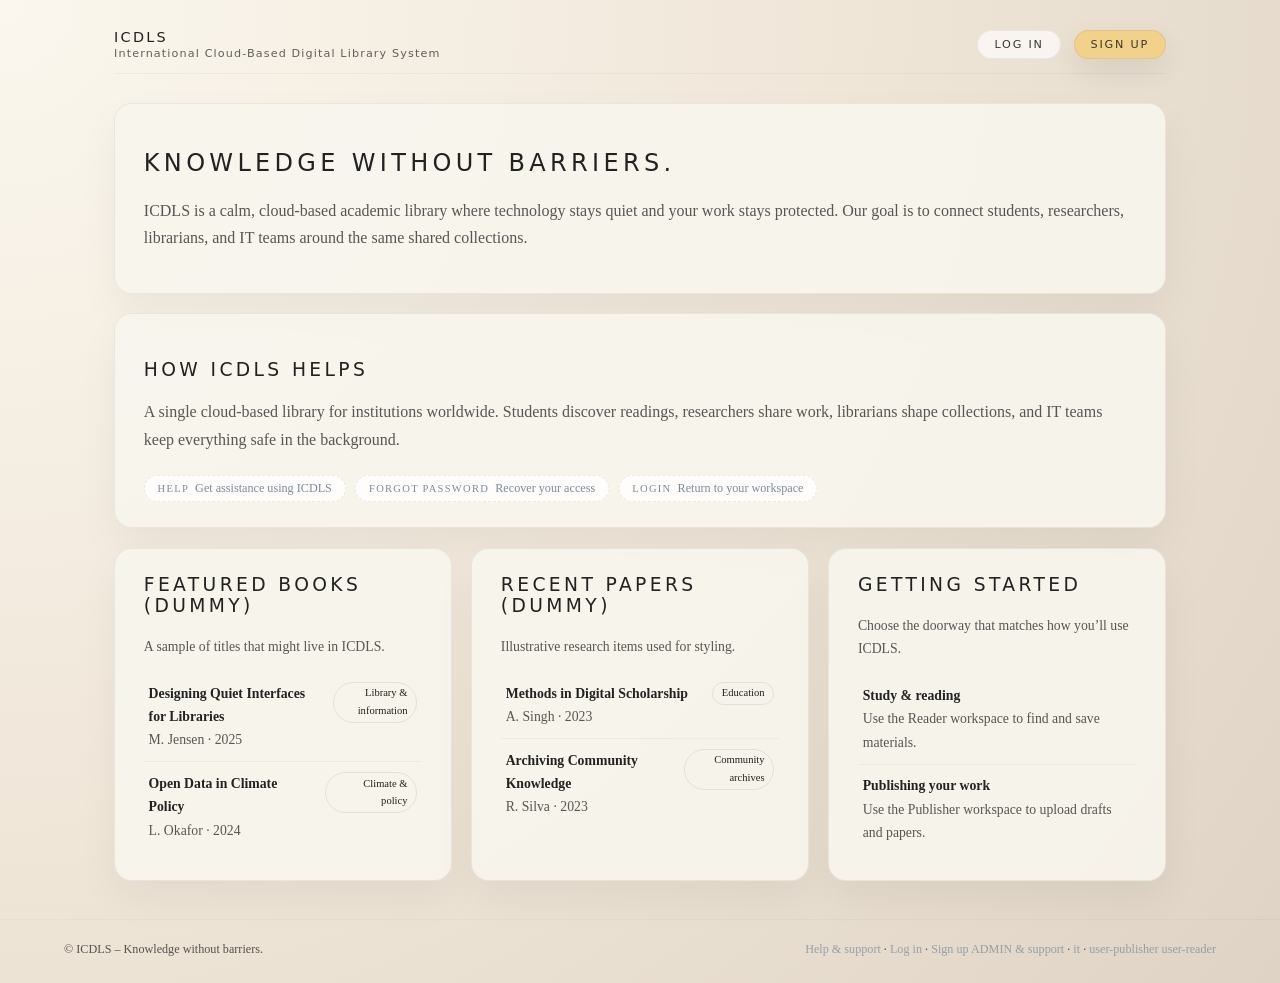
==== index.html @ b5ff1960 "add" ====
<!DOCTYPE html>
<html lang="en">
<head>
  <meta charset="UTF-8" />
  <meta name="viewport" content="width=device-width, initial-scale=1.0" />
  <title>ICDLS – Role Workspaces</title>
  <link rel="stylesheet" href="styles.css">
</head>
<body>
  <div class="app-shell">
    <header class="top-bar">
      <div class="app-logo">
        <span>ICDLS</span>
        <span>International Cloud-Based Digital Library System</span>
      </div>
      <div class="auth-actions">
        <a href="login.html" class="btn btn-ghost btn-small">Log in</a>
        <a href="signup.html" class="btn btn-primary btn-small">Sign up</a>
      </div>
    </header>

    <main class="stack">
      <section class="card">
        <h1>Knowledge without barriers.</h1>
        <p class="muted">
          ICDLS is a calm, cloud-based academic library where technology stays quiet and your work stays protected.
          Our goal is to connect students, researchers, librarians, and IT teams around the same shared collections.
        </p>
      </section>

      <section class="card">
        <h3>How ICDLS helps</h3>
        <p class="muted">
          A single cloud-based library for institutions worldwide. Students discover readings, researchers share work,
          librarians shape collections, and IT teams keep everything safe in the background.
        </p>
        <div class="shortcut-bar">
          <a class="shortcut-link" href="help.html">
            <span>Help</span>&nbsp; Get assistance using ICDLS
          </a>
          <a class="shortcut-link" href="forgot-password.html">
            <span>Forgot password</span>&nbsp; Recover your access
          </a>
          <a class="shortcut-link" href="login.html">
            <span>Login</span>&nbsp; Return to your workspace
          </a>
        </div>
      </section>

      <section class="landing-grid">
        <div class="card landing-role-card">
          <h3>Featured books (dummy)</h3>
          <p class="muted">A sample of titles that might live in ICDLS.</p>
          <ul class="list">
            <li class="list-item">
              <div class="list-item-main">
                <strong>Designing Quiet Interfaces for Libraries</strong><br>
                <span class="muted">M. Jensen · 2025</span>
              </div>
              <div class="list-item-meta">
                <span class="pill">Library &amp; information</span>
              </div>
            </li>
            <li class="list-item">
              <div class="list-item-main">
                <strong>Open Data in Climate Policy</strong><br>
                <span class="muted">L. Okafor · 2024</span>
              </div>
              <div class="list-item-meta">
                <span class="pill">Climate &amp; policy</span>
              </div>
            </li>
          </ul>
        </div>
        <div class="card landing-role-card">
          <h3>Recent papers (dummy)</h3>
          <p class="muted">Illustrative research items used for styling.</p>
          <ul class="list">
            <li class="list-item">
              <div class="list-item-main">
                <strong>Methods in Digital Scholarship</strong><br>
                <span class="muted">A. Singh · 2023</span>
              </div>
              <div class="list-item-meta">
                <span class="pill">Education</span>
              </div>
            </li>
            <li class="list-item">
              <div class="list-item-main">
                <strong>Archiving Community Knowledge</strong><br>
                <span class="muted">R. Silva · 2023</span>
              </div>
              <div class="list-item-meta">
                <span class="pill">Community archives</span>
              </div>
            </li>
          </ul>
        </div>
        <div class="card landing-role-card">
          <h3>Getting started</h3>
          <p class="muted">Choose the doorway that matches how you’ll use ICDLS.</p>
          <ul class="list">
            <li class="list-item">
              <div class="list-item-main">
                <strong>Study &amp; reading</strong><br>
                <span class="muted">Use the Reader workspace to find and save materials.</span>
              </div>
            </li>
            <li class="list-item">
              <div class="list-item-main">
                <strong>Publishing your work</strong><br>
                <span class="muted">Use the Publisher workspace to upload drafts and papers.</span>
              </div>
            </li>
          </ul>
        </div>
      </section>
    </main>
  </div>

  <footer class="footer">
    <span>© ICDLS – Knowledge without barriers.</span>
    <span>
      <a href="help.html">Help &amp; support</a> ·
      <a href="login.html">Log in</a> ·
      <a href="signup.html">Sign up</a>
      <a href="admin.html">ADMIN &amp; support</a> ·
      <a href="it.html">it</a> ·
      <a href="user-publisher.html">user-publisher </a>
        <a href="user-reader.html">user-reader </a>
    </span>
  </footer>
</body>
</html>
---- styles.css ----
:root {
  --bg-paper: #f8f5ee;
  --bg-warm: #e4e0d6;
  --bg-stone: #d1cbc0;
  --text-main: #222222;
  --text-soft: #3a3732;
  --accent-amber: #f2d189;
  --accent-bluegray: #7d8b9c;
  --accent-teal: #7aa7a0;
  --accent-rose: #c9a0a0;
  --border-soft: rgba(0, 0, 0, 0.06);
  --card-bg: rgba(248, 245, 238, 0.9);
}

*,
*::before,
*::after {
  box-sizing: border-box;
}

html,
body {
  margin: 0;
  padding: 0;
  background: var(--bg-paper);
  color: var(--text-main);
  font-family: "Libre Baskerville", Georgia, "Times New Roman", serif;
}

body {
  min-height: 100vh;
  display: flex;
  flex-direction: column;
  background: radial-gradient(circle at top left, #fbf7ee, #efe5d7 55%, #ded3c4 100%);
}

h1,
h2,
h3,
.app-logo,
.top-nav a,
.role-nav a,
.btn {
  font-family: system-ui, -apple-system, BlinkMacSystemFont, "Segoe UI", sans-serif;
  font-weight: 300;
  letter-spacing: 0.16em;
  text-transform: uppercase;
}

h1,
h2,
h3 {
  letter-spacing: 0.18em;
}

p,
li {
  line-height: 1.7;
}

a {
  color: var(--accent-bluegray);
  text-decoration: none;
}

a:hover {
  text-decoration: underline;
}

.app-shell {
  max-width: 1180px;
  margin: 0 auto;
  width: 100%;
  padding: 1.8rem 5vw 2.4rem;
  flex: 1 0 auto;
  position: relative;
  z-index: 1;
}

.top-bar {
  display: flex;
  align-items: center;
  justify-content: space-between;
  margin-bottom: 1.8rem;
  border-bottom: 1px solid rgba(0, 0, 0, 0.04);
  padding-bottom: 0.8rem;
}

.app-logo {
  display: flex;
  flex-direction: column;
  gap: 0.15rem;
  font-size: 0.9rem;
}

.app-logo span:last-child {
  font-size: 0.7rem;
  text-transform: none;
  letter-spacing: 0.1em;
  opacity: 0.7;
}

.top-nav {
  display: flex;
  gap: 1.3rem;
  font-size: 0.72rem;
}

.top-nav a {
  position: relative;
  color: var(--text-soft);
}

.top-nav a::after {
  content: "";
  position: absolute;
  left: 0;
  bottom: -0.35rem;
  width: 0;
  height: 1px;
  background: var(--accent-amber);
  transition: width 180ms ease-in-out;
}

.top-nav a:hover::after,
.top-nav a.is-active::after {
  width: 100%;
}

.card {
  background: var(--card-bg);
  border-radius: 18px;
  border: 1px solid var(--border-soft);
  padding: 1.6rem 1.8rem;
  box-shadow: 0 18px 40px rgba(0, 0, 0, 0.05);
}

/* Per-workspace background nuance */
body[data-page="it"] {
  background: radial-gradient(circle at top left, #f6faf8, #e3ece7 55%, #d0dbd3 100%);
}

body[data-page="admin"] {
  background: radial-gradient(circle at top center, #fdf7f3, #f0e1d8 55%, #e0d0c5 100%);
}

body[data-page="reader"] {
  background: radial-gradient(circle at top left, #fbf9f4, #e9e4d8 55%, #d8d3c7 100%);
}

body[data-page="publisher"] {
  background: radial-gradient(circle at top right, #faf6f5, #ebdedb 55%, #d7c7c2 100%);
}

/* Subtle sidebar panel */
.role-sidebar {
  position: sticky;
  top: 1.2rem;
  padding: 1.2rem 1.1rem;
  border-radius: 18px;
  background: rgba(255, 255, 255, 0.75);
  border: 1px solid rgba(0, 0, 0, 0.03);
  box-shadow: 0 10px 26px rgba(0, 0, 0, 0.04);
}

.muted {
  opacity: 0.75;
}

.btn {
  display: inline-flex;
  align-items: center;
  justify-content: center;
  padding: 0.6rem 1.4rem;
  border-radius: 999px;
  font-size: 0.7rem;
  border: 1px solid transparent;
  cursor: pointer;
  background: transparent;
  color: var(--text-soft);
  transition: background 160ms ease, color 160ms ease, box-shadow 160ms ease, border-color 160ms ease;
}

.btn-primary {
  background: var(--accent-amber);
  border-color: var(--border-soft);
  box-shadow: 0 12px 30px rgba(0, 0, 0, 0.09);
}

.btn-primary:hover {
  box-shadow: 0 18px 40px rgba(0, 0, 0, 0.13);
}

.btn-ghost {
  border-color: var(--border-soft);
  background: rgba(255, 255, 255, 0.65);
}

.btn-ghost:hover {
  background: rgba(255, 255, 255, 0.9);
}

.btn-small {
  padding: 0.45rem 1rem;
}

.role-layout {
  display: grid;
  grid-template-columns: 220px minmax(0, 1fr);
  gap: 1.8rem;
  align-items: flex-start;
}

.role-name {
  margin-bottom: 1.1rem;
}

.role-nav {
  display: flex;
  flex-direction: column;
  gap: 0.35rem;
  font-size: 0.72rem;
}

.role-nav a {
  padding: 0.45rem 0.7rem;
  border-radius: 999px;
  color: var(--text-soft);
  text-decoration: none;
  display: inline-flex;
  align-items: center;
  gap: 0.4rem;
}

.role-nav a span {
  font-size: 0.7rem;
}

.role-nav a.is-active,
.role-nav a:hover {
  background: rgba(0, 0, 0, 0.04);
}

.badge {
  display: inline-flex;
  align-items: center;
  padding: 0.25rem 0.6rem;
  border-radius: 999px;
  font-size: 0.64rem;
  letter-spacing: 0.12em;
  text-transform: uppercase;
  border: 1px solid var(--border-soft);
  background: rgba(255, 255, 255, 0.7);
}

.stack {
  display: flex;
  flex-direction: column;
  gap: 1.2rem;
}

.stack-row {
  display: flex;
  flex-wrap: wrap;
  gap: 1rem;
}

.stack-row > * {
  flex: 1 1 0;
}

.table {
  width: 100%;
  border-collapse: collapse;
  font-size: 0.82rem;
}

.table thead {
  text-align: left;
  font-family: system-ui, -apple-system, BlinkMacSystemFont, "Segoe UI", sans-serif;
  font-weight: 400;
  letter-spacing: 0.1em;
  text-transform: uppercase;
  font-size: 0.68rem;
}

.table th,
.table td {
  padding: 0.45rem 0.3rem;
  border-bottom: 1px solid rgba(0, 0, 0, 0.04);
}

.table tr:last-child td {
  border-bottom: none;
}

.status-dot {
  display: inline-flex;
  width: 8px;
  height: 8px;
  border-radius: 50%;
  margin-right: 0.25rem;
}

.status-ok {
  background: #3f9b61;
}

.status-warn {
  background: #d49b3a;
}

.status-crit {
  background: #c45b5b;
}

.pill {
  display: inline-flex;
  padding: 0.1rem 0.55rem;
  border-radius: 999px;
  border: 1px solid rgba(0, 0, 0, 0.08);
  font-size: 0.66rem;
}

.input,
select,
textarea {
  width: 100%;
  padding: 0.5rem 0.6rem;
  border-radius: 10px;
  border: 1px solid var(--border-soft);
  background: rgba(255, 255, 255, 0.8);
  font-size: 0.82rem;
  font-family: inherit;
}

.input-row {
  display: grid;
  grid-template-columns: repeat(auto-fit, minmax(160px, 1fr));
  gap: 0.8rem;
}

.label {
  font-size: 0.76rem;
  margin-bottom: 0.2rem;
  display: inline-block;
  letter-spacing: 0.12em;
  text-transform: uppercase;
}

.list {
  list-style: none;
  padding: 0;
  margin: 0;
}

.list-item {
  padding: 0.6rem 0.3rem;
  border-bottom: 1px solid rgba(0, 0, 0, 0.04);
  font-size: 0.86rem;
  display: flex;
  justify-content: space-between;
  gap: 0.6rem;
}

.list-item:last-child {
  border-bottom: none;
}

.list-item-main {
  flex: 1 1 auto;
}

.list-item-meta {
  text-align: right;
  font-size: 0.76rem;
}

.footer {
  padding: 1.4rem 5vw 1.6rem;
  border-top: 1px solid rgba(0, 0, 0, 0.04);
  font-size: 0.76rem;
  opacity: 0.75;
  display: flex;
  align-items: center;
  justify-content: space-between;
  gap: 1rem;
}

.landing-grid {
  display: grid;
  grid-template-columns: repeat(auto-fit, minmax(220px, 1fr));
  gap: 1.2rem;
}

.landing-role-card h3 {
  margin-top: 0;
}

.landing-role-card p {
  font-size: 0.86rem;
}

/* Index auth actions & shortcuts */
.auth-actions {
  display: flex;
  gap: 0.8rem;
}

.shortcut-bar {
  margin-top: 1.4rem;
  display: flex;
  flex-wrap: wrap;
  gap: 0.6rem;
}

.shortcut-link {
  font-size: 0.76rem;
  padding: 0.3rem 0.8rem;
  border-radius: 999px;
  background: rgba(255, 255, 255, 0.8);
  border: 1px dashed rgba(0, 0, 0, 0.08);
}

.shortcut-link span {
  font-size: 0.66rem;
  text-transform: uppercase;
  letter-spacing: 0.12em;
  color: var(--accent-bluegray);
}

/* Auth & help pages */
.auth-layout {
  max-width: 420px;
  margin: 0 auto;
}

.auth-header {
  margin-bottom: 1.2rem;
}

.auth-header h1 {
  margin-bottom: 0.5rem;
}

.auth-footer-links {
  display: flex;
  flex-wrap: wrap;
  gap: 0.6rem;
  margin-top: 1rem;
  font-size: 0.8rem;
}

.auth-footer-links a {
  color: var(--accent-bluegray);
}

.help-list {
  padding-left: 1rem;
  font-size: 0.86rem;
}

.help-list li + li {
  margin-top: 0.35rem;
}

/* Book / paper reading pages */
.book-layout {
  max-width: 720px;
  margin: 0 auto;
}

.book-meta {
  font-size: 0.8rem;
  margin-bottom: 1rem;
}

.book-page {
  background: var(--card-bg);
  border-radius: 18px;
  border: 1px solid var(--border-soft);
  padding: 1.8rem 2rem;
  box-shadow: 0 22px 50px rgba(0, 0, 0, 0.06);
}

.book-page h2 {
  margin-top: 0;
  margin-bottom: 0.8rem;
}

.book-page p {
  font-size: 0.94rem;
  line-height: 1.8;
  margin: 0 0 0.9rem;
}

@media (max-width: 900px) {
  .role-layout {
    grid-template-columns: minmax(0, 1fr);
  }

  .role-sidebar {
    position: static;
  }
}

@media (max-width: 640px) {
  .app-shell {
    padding-inline: 1.4rem;
  }

  .top-nav {
    display: none;
  }
}
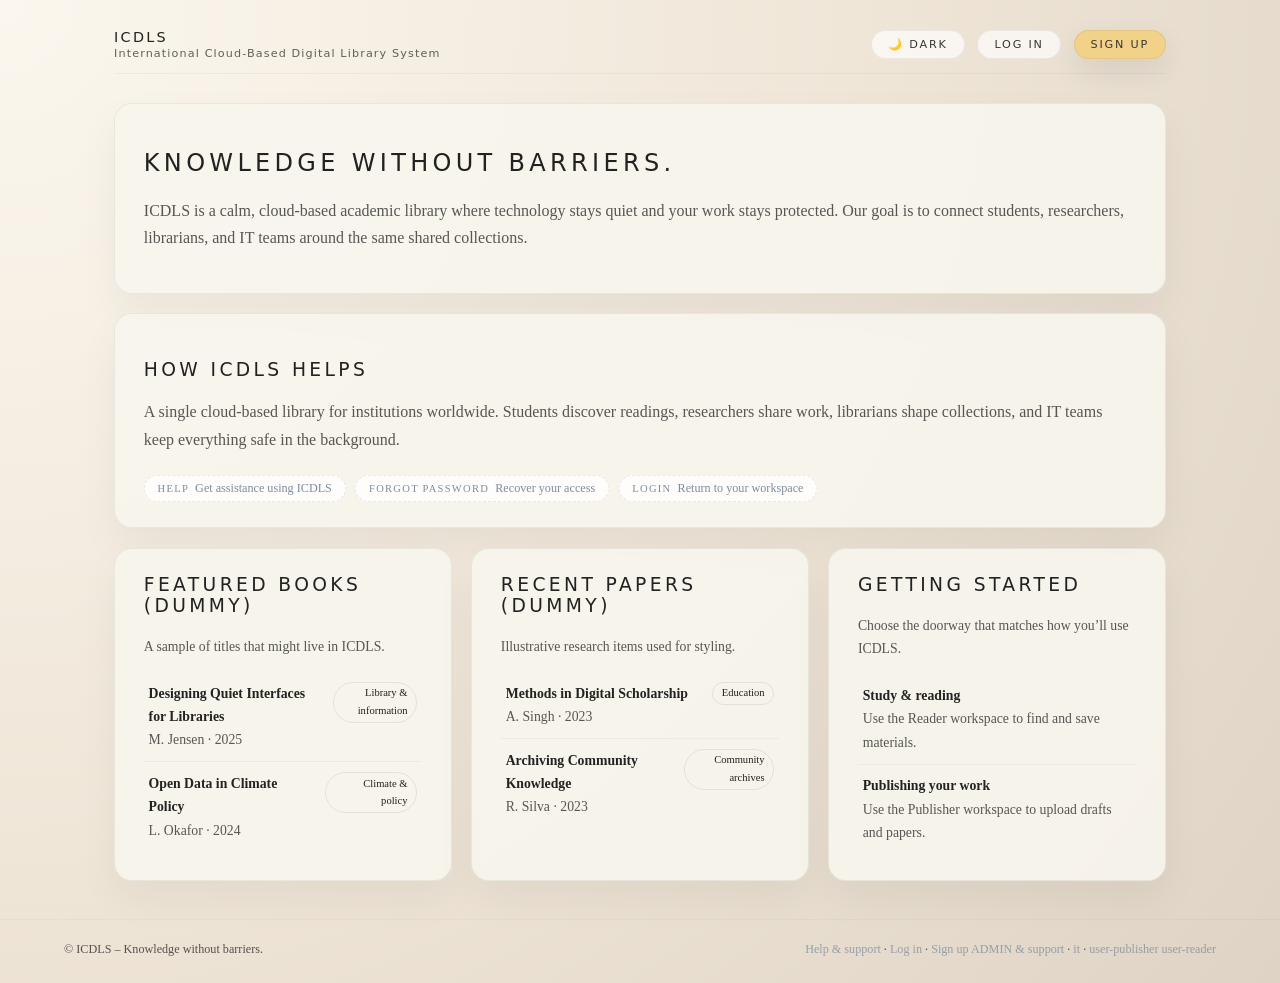
==== commit 7811e45e: "add" ====
--- a/index.html
+++ b/index.html
@@ -14,6 +14,7 @@
         <span>International Cloud-Based Digital Library System</span>
       </div>
       <div class="auth-actions">
+        <button id="themeToggle" class="btn btn-ghost btn-small">🌙 Dark</button>
         <a href="login.html" class="btn btn-ghost btn-small">Log in</a>
         <a href="signup.html" class="btn btn-primary btn-small">Sign up</a>
       </div>
@@ -130,6 +131,8 @@
         <a href="user-reader.html">user-reader </a>
     </span>
   </footer>
+
+  <script src="scripts.js"></script>
 </body>
 </html>
 
--- a/styles.css
+++ b/styles.css
@@ -12,6 +12,20 @@
   --card-bg: rgba(248, 245, 238, 0.9);
 }
 
+[data-theme="dark"] {
+  --bg-paper: #1a1a1a;
+  --bg-warm: #2a2a2a;
+  --bg-stone: #3a3a3a;
+  --text-main: #e0e0e0;
+  --text-soft: #c0c0c0;
+  --accent-amber: #d4b86a;
+  --accent-bluegray: #8a9ba8;
+  --accent-teal: #7a9b95;
+  --accent-rose: #b89595;
+  --border-soft: rgba(255, 255, 255, 0.1);
+  --card-bg: rgba(26, 26, 26, 0.9);
+}
+
 *,
 *::before,
 *::after {
@@ -32,6 +46,10 @@
   display: flex;
   flex-direction: column;
   background: radial-gradient(circle at top left, #fbf7ee, #efe5d7 55%, #ded3c4 100%);
+}
+
+[data-theme="dark"] body {
+  background: radial-gradient(circle at top left, #0f0f0f, #1a1a1a 55%, #2a2a2a 100%);
 }
 
 h1,
@@ -100,6 +118,10 @@
   opacity: 0.7;
 }
 
+[data-theme="dark"] .app-logo span:last-child {
+  opacity: 0.8;
+}
+
 .top-nav {
   display: flex;
   gap: 1.3rem;
@@ -140,16 +162,32 @@
   background: radial-gradient(circle at top left, #f6faf8, #e3ece7 55%, #d0dbd3 100%);
 }
 
+[data-theme="dark"] body[data-page="it"] {
+  background: radial-gradient(circle at top left, #0a0f0e, #1a1f1e 55%, #2a2f2e 100%);
+}
+
 body[data-page="admin"] {
   background: radial-gradient(circle at top center, #fdf7f3, #f0e1d8 55%, #e0d0c5 100%);
 }
 
+[data-theme="dark"] body[data-page="admin"] {
+  background: radial-gradient(circle at top center, #0f0a08, #1f1a18 55%, #2f2a25 100%);
+}
+
 body[data-page="reader"] {
   background: radial-gradient(circle at top left, #fbf9f4, #e9e4d8 55%, #d8d3c7 100%);
 }
 
+[data-theme="dark"] body[data-page="reader"] {
+  background: radial-gradient(circle at top left, #0f0f0a, #1a1a14 55%, #2a2a1e 100%);
+}
+
 body[data-page="publisher"] {
   background: radial-gradient(circle at top right, #faf6f5, #ebdedb 55%, #d7c7c2 100%);
+}
+
+[data-theme="dark"] body[data-page="publisher"] {
+  background: radial-gradient(circle at top right, #0f0a0a, #1f1a1a 55%, #2f2525 100%);
 }
 
 /* Subtle sidebar panel */
@@ -161,6 +199,12 @@
   background: rgba(255, 255, 255, 0.75);
   border: 1px solid rgba(0, 0, 0, 0.03);
   box-shadow: 0 10px 26px rgba(0, 0, 0, 0.04);
+}
+
+[data-theme="dark"] .role-sidebar {
+  background: rgba(26, 26, 26, 0.75);
+  border: 1px solid rgba(255, 255, 255, 0.1);
+  box-shadow: 0 10px 26px rgba(0, 0, 0, 0.2);
 }
 
 .muted {
@@ -200,6 +244,10 @@
   background: rgba(255, 255, 255, 0.9);
 }
 
+[data-theme="dark"] .btn-ghost:hover {
+  background: rgba(26, 26, 26, 0.9);
+}
+
 .btn-small {
   padding: 0.45rem 1rem;
 }
@@ -236,6 +284,11 @@
   font-size: 0.7rem;
 }
 
+
+[data-theme="dark"] .role-nav a.is-active,
+[data-theme="dark"] .role-nav a:hover {
+  background: rgba(255, 255, 255, 0.1);
+}
 .role-nav a.is-active,
 .role-nav a:hover {
   background: rgba(0, 0, 0, 0.04);
@@ -284,6 +337,11 @@
   font-size: 0.68rem;
 }
 
+
+[data-theme="dark"] .table th,
+[data-theme="dark"] .table td {
+  border-bottom: 1px solid rgba(255, 255, 255, 0.1);
+}
 .table th,
 .table td {
   padding: 0.45rem 0.3rem;
@@ -320,6 +378,10 @@
   border-radius: 999px;
   border: 1px solid rgba(0, 0, 0, 0.08);
   font-size: 0.66rem;
+}
+
+[data-theme="dark"] .pill {
+  border: 1px solid rgba(255, 255, 255, 0.2);
 }
 
 .input,
@@ -356,7 +418,11 @@
 
 .list-item {
   padding: 0.6rem 0.3rem;
-  border-bottom: 1px solid rgba(0, 0, 0, 0.04);
+ 
+
+[data-theme="dark"] .list-item {
+  border-bottom: 1px solid rgba(255, 255, 255, 0.1);
+} border-bottom: 1px solid rgba(0, 0, 0, 0.04);
   font-size: 0.86rem;
   display: flex;
   justify-content: space-between;
@@ -387,6 +453,10 @@
   gap: 1rem;
 }
 
+[data-theme="dark"] .footer {
+  border-top: 1px solid rgba(255, 255, 255, 0.1);
+}
+
 .landing-grid {
   display: grid;
   grid-template-columns: repeat(auto-fit, minmax(220px, 1fr));
@@ -412,6 +482,11 @@
   display: flex;
   flex-wrap: wrap;
   gap: 0.6rem;
+}
+
+[data-theme="dark"] .shortcut-link {
+  background: rgba(26, 26, 26, 0.8);
+  border: 1px dashed rgba(255, 255, 255, 0.2);
 }
 
 .shortcut-link {
